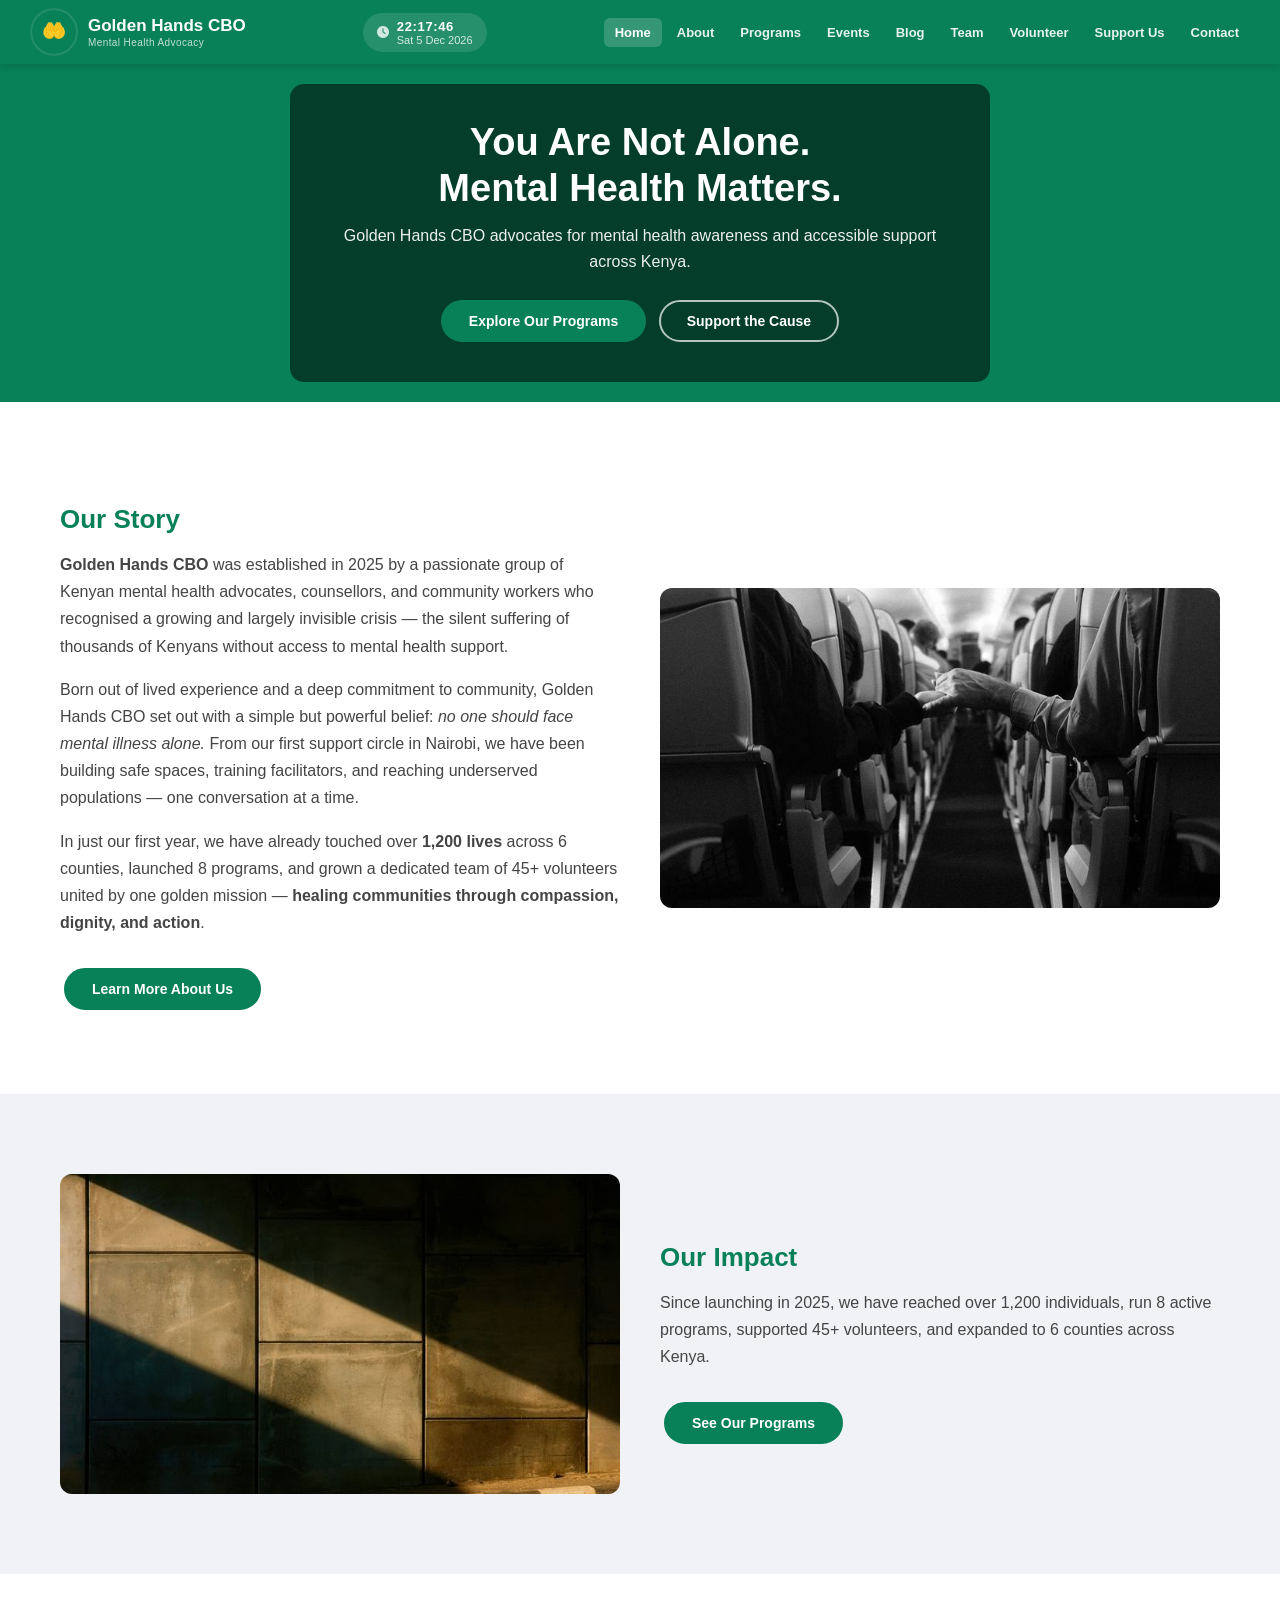
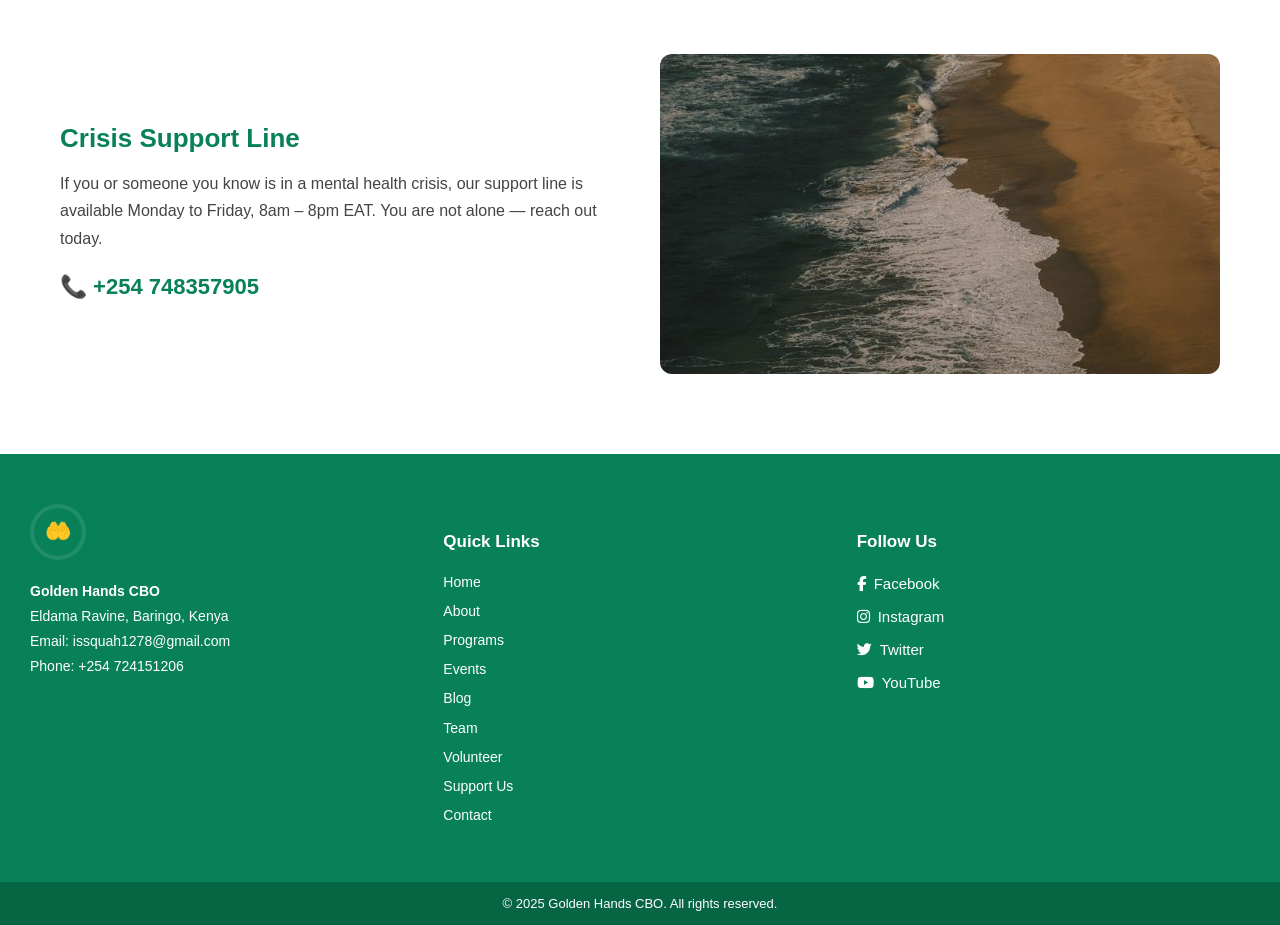
==== index.html @ 3e987a2e "Add files via upload" ====
<!DOCTYPE html>
<html lang="en">
<head>
  <meta charset="UTF-8"/>
  <meta name="viewport" content="width=device-width, initial-scale=1.0"/>
  <title>Home | Golden Hands CBO</title>
  <link rel="icon" type="image/svg+xml" href="favicon.svg">
  <link rel="stylesheet" href="https://cdnjs.cloudflare.com/ajax/libs/font-awesome/6.4.0/css/all.min.css">
  <link rel="stylesheet" href="style.css">
</head>
<body>
<header>
  <a class="logo-wrap" href="index.html">
    <img src="logo.svg" alt="Golden Hands CBO Logo">
    <div class="logo-text-wrap">
      <span class="logo-name">Golden Hands CBO</span>
      <span class="logo-tagline">Mental Health Advocacy</span>
    </div>
  </a>
  <div class="live-clock"><i class="fas fa-clock"></i><div><div id="clock-time">00:00:00</div><div id="clock-date"></div></div></div>
  <button class="menu-toggle" onclick="toggleMenu()">&#9776;</button>
  <nav id="main-nav">
    <a href="index.html" class="active">Home</a>
    <a href="about.html">About</a>
    <a href="programs.html">Programs</a>
    <a href="events.html">Events</a>
    <a href="blog.html">Blog</a>
    <a href="team.html">Team</a>
    <a href="volunteer.html">Volunteer</a>
    <a href="support.html">Support Us</a>
    <a href="contact.html">Contact</a>
  </nav>
</header>

<section class="hero" style="background-image:url('images/home-hero11.jpg');">
  <div class="hero-overlay">
    <h1>You Are Not Alone.<br>Mental Health Matters.</h1>
    <p>Golden Hands CBO advocates for mental health awareness and accessible support across Kenya.</p>
    <a href="programs.html" class="btn">Explore Our Programs</a>
    <a href="support.html" class="btn btn-outline">Support the Cause</a>
  </div>
</section>
<section class="section">
  <div class="text">
    <h2>Our Story</h2>
    <p><strong>Golden Hands CBO</strong> was established in 2025 by a passionate group of Kenyan mental health advocates, counsellors, and community workers who recognised a growing and largely invisible crisis — the silent suffering of thousands of Kenyans without access to mental health support.</p>
    <p style="margin-top:14px;">Born out of lived experience and a deep commitment to community, Golden Hands CBO set out with a simple but powerful belief: <em>no one should face mental illness alone.</em> From our first support circle in Nairobi, we have been building safe spaces, training facilitators, and reaching underserved populations — one conversation at a time.</p>
    <p style="margin-top:14px;">In just our first year, we have already touched over <strong>1,200 lives</strong> across 6 counties, launched 8 programs, and grown a dedicated team of 45+ volunteers united by one golden mission — <strong>healing communities through compassion, dignity, and action</strong>.</p>
    <a href="about.html" class="btn" style="margin-top:16px;display:inline-block;">Learn More About Us</a>
  </div>
  <div class="image"><img src="images/home-section1.jpg" alt="Our Story"></div>
</section>
<section class="section">
  <div class="image"><img src="images/home-section2.jpg" alt="Our Impact"></div>
  <div class="text">
    <h2>Our Impact</h2>
    <p>Since launching in 2025, we have reached over 1,200 individuals, run 8 active programs, supported 45+ volunteers, and expanded to 6 counties across Kenya.</p>
    <a href="programs.html" class="btn" style="margin-top:16px;display:inline-block;">See Our Programs</a>
  </div>
</section>
<section class="section">
  <div class="text">
    <h2>Crisis Support Line</h2>
    <p>If you or someone you know is in a mental health crisis, our support line is available Monday to Friday, 8am – 8pm EAT. You are not alone — reach out today.</p>
    <p style="font-size:22px;font-weight:bold;color:#088058;margin-top:12px;">&#128222; +254 748357905</p>
  </div>
  <div class="image"><img src="images/home-section3.jpg" alt="Crisis Support"></div>
</section>

<footer>
  <div class="footer-col">
    <img src="logo.svg" alt="Golden Hands CBO" width="56" style="border-radius:50%;background:rgba(255,255,255,0.1);padding:4px;margin-bottom:10px;"><br>
    <strong>Golden Hands CBO</strong><br>Eldama Ravine, Baringo, Kenya<br>
    Email: issquah1278@gmail.com<br>Phone: +254 724151206
  </div>
  <div class="footer-col">
    <h4>Quick Links</h4>
    <a href="index.html">Home</a><a href="about.html">About</a>
    <a href="programs.html">Programs</a><a href="events.html">Events</a>
    <a href="blog.html">Blog</a><a href="team.html">Team</a>
    <a href="volunteer.html">Volunteer</a><a href="support.html">Support Us</a>
    <a href="contact.html">Contact</a>
  </div>
  <div class="footer-col">
    <h4>Follow Us</h4>
    <div class="social-icons">
      <a href="#"><i class="fab fa-facebook-f"></i> Facebook</a>
      <a href="#"><i class="fab fa-instagram"></i> Instagram</a>
      <a href="#"><i class="fab fa-twitter"></i> Twitter</a>
      <a href="#"><i class="fab fa-youtube"></i> YouTube</a>
    </div>
  </div>
</footer>
<div class="copyright">© 2025 Golden Hands CBO. All rights reserved.</div>
<script src="script.js"></script>
</body>
</html>
---- style.css ----
/* =============================================
   Golden Hands CBO — Global Stylesheet
   ============================================= */
* { box-sizing: border-box; }
body { margin: 0; font-family: 'Segoe UI', sans-serif; background-color: #f7f9fc; }

/* ---- HEADER ---- */
header {
  background-color: #088058;
  color: white;
  display: flex;
  justify-content: space-between;
  align-items: center;
  padding: 8px 30px;
  position: sticky;
  top: 0;
  z-index: 1000;
  box-shadow: 0 2px 8px rgba(0,0,0,0.15);
}
.logo-wrap { display: flex; align-items: center; gap: 10px; text-decoration: none; }
.logo-wrap img { height: 48px; width: 48px; object-fit: contain; border-radius: 50%; background: rgba(255,255,255,0.1); padding: 2px; }
.logo-text-wrap { display: flex; flex-direction: column; }
.logo-name { font-size: 17px; font-weight: 700; color: #fff; line-height: 1.2; }
.logo-tagline { font-size: 10px; color: rgba(255,255,255,0.75); letter-spacing: 0.04em; }

/* ---- LIVE CLOCK ---- */
.live-clock {
  display: flex; align-items: center; gap: 8px;
  background: rgba(255,255,255,0.12);
  padding: 6px 14px; border-radius: 20px;
  font-size: 13px; color: #fff;
}
.live-clock i { font-size: 12px; opacity: 0.8; }
#clock-time { font-weight: 700; letter-spacing: 0.05em; }
#clock-date { font-size: 11px; opacity: 0.8; }

/* ---- NAV ---- */
nav { display: flex; align-items: center; gap: 4px; }
nav a {
  color: rgba(255,255,255,0.9);
  padding: 7px 11px;
  text-decoration: none;
  font-weight: 600;
  font-size: 13px;
  border-radius: 6px;
  transition: background 0.2s, color 0.2s;
  white-space: nowrap;
}
nav a:hover, nav a.active { background: rgba(255,255,255,0.18); color: #fff; }
.menu-toggle { display: none; font-size: 26px; cursor: pointer; color: white; background: none; border: none; padding: 4px 8px; }

/* ---- HERO ---- */
.hero {
  background: #088058 no-repeat center center / cover;
  min-height: 320px;
  display: flex; justify-content: center; align-items: center;
  color: white; text-align: center;
}
.hero-overlay {
  background: rgba(0,0,0,0.52);
  padding: 36px 44px; border-radius: 14px;
  max-width: 700px; margin: 20px;
}
.hero-overlay h1 { font-size: clamp(24px,4vw,38px); margin: 0 0 12px; line-height: 1.2; }
.hero-overlay p { font-size: 16px; margin: 0 0 22px; opacity: 0.92; line-height: 1.6; }

/* ---- BUTTONS ---- */
.btn {
  display: inline-block;
  background: #088058; color: white;
  padding: 11px 26px; border-radius: 30px;
  text-decoration: none; font-weight: 700; font-size: 14px;
  cursor: pointer; border: 2px solid #088058;
  transition: background .2s, color .2s; margin: 4px;
}
.btn:hover { background: #055c3e; border-color: #055c3e; }
.btn-outline { background: transparent; color: white; border: 2px solid rgba(255,255,255,0.7); }
.btn-outline:hover { background: rgba(255,255,255,0.15); }

/* ---- SECTIONS ---- */
.section {
  display: flex; flex-wrap: wrap; align-items: center;
  padding: 60px 40px; background: #fff;
}
.section:nth-child(even) { background: #f0f2f5; }
.text, .image { flex: 1; min-width: 280px; padding: 20px; }
.text h2 { color: #088058; font-size: 26px; margin-bottom: 14px; }
.text p { font-size: 16px; line-height: 1.7; color: #444; }
.image img {
  width: 100%; border-radius: 12px; display: block;
  object-fit: cover; max-height: 320px; background: #c8e6d4; min-height: 200px;
}

/* ---- FORMS ---- */
.form-group { margin-bottom: 16px; }
.form-group label { display: block; font-size: 14px; font-weight: 600; color: #333; margin-bottom: 6px; }
.form-group input,
.form-group textarea,
.form-group select {
  width: 100%; padding: 10px 14px;
  border: 1px solid #ccc; border-radius: 8px;
  font-family: 'Segoe UI', sans-serif; font-size: 15px;
  color: #333; background: #fff; outline: none;
  transition: border .2s; box-sizing: border-box;
}
.form-group input:focus,
.form-group textarea:focus,
.form-group select:focus { border-color: #088058; }
.form-group textarea { resize: vertical; min-height: 110px; }

/* ---- EVENTS ---- */
.events-grid {
  display: grid;
  grid-template-columns: repeat(auto-fill, minmax(300px,1fr));
  gap: 24px; padding: 40px;
}
.event-card {
  background: #fff; border-radius: 14px;
  box-shadow: 0 4px 16px rgba(0,0,0,0.08);
  overflow: hidden; transition: transform .2s, box-shadow .2s;
}
.event-card:hover { transform: translateY(-4px); box-shadow: 0 8px 28px rgba(8,128,88,0.15); }
.event-card-top {
  background: linear-gradient(135deg, #088058, #2eab6a);
  padding: 20px 24px; color: #fff;
  display: flex; justify-content: space-between; align-items: flex-start;
}
.event-date-badge {
  background: rgba(255,255,255,0.2); border-radius: 10px;
  padding: 8px 14px; text-align: center; min-width: 56px;
}
.event-date-badge .day { font-size: 26px; font-weight: 700; line-height: 1; }
.event-date-badge .month { font-size: 11px; text-transform: uppercase; letter-spacing: .06em; opacity: .9; }
.event-card-top h3 { font-size: 17px; flex: 1; padding-right: 14px; line-height: 1.3; }
.event-card-body { padding: 18px 22px; }
.event-meta { display: flex; gap: 16px; flex-wrap: wrap; margin-bottom: 12px; }
.event-meta span { font-size: 13px; color: #666; display: flex; align-items: center; gap: 5px; }
.event-meta i { color: #088058; font-size: 12px; }
.event-card-body p { font-size: 14px; color: #555; line-height: 1.6; margin-bottom: 16px; }
.event-status { display: inline-block; padding: 4px 12px; border-radius: 12px; font-size: 12px; font-weight: 600; }
.status-upcoming { background: #e8f5ee; color: #088058; }
.status-ongoing  { background: #fff3cd; color: #856404; }
.status-past     { background: #f0f0f0; color: #888; }

/* ---- COUNTDOWN ---- */
.countdown-banner {
  background: #088058; color: #fff;
  padding: 20px 40px; text-align: center;
}
.countdown-banner h3 { font-size: 16px; margin-bottom: 12px; opacity: .9; }
.countdown-wrap { display: flex; justify-content: center; gap: 20px; flex-wrap: wrap; }
.count-box { background: rgba(255,255,255,0.15); border-radius: 10px; padding: 12px 20px; min-width: 70px; text-align: center; }
.count-box .num { font-size: 32px; font-weight: 700; display: block; line-height: 1; }
.count-box .unit { font-size: 11px; opacity: .8; text-transform: uppercase; letter-spacing: .06em; margin-top: 4px; }

/* ---- FOOTER ---- */
footer {
  background: #088058; color: white;
  display: flex; flex-wrap: wrap;
  justify-content: space-around; padding: 40px 20px;
}
footer .footer-col { flex: 1; min-width: 200px; margin: 10px; font-size: 14px; line-height: 1.8; }
footer h4 { margin-bottom: 12px; font-size: 17px; }
footer a { color: white; text-decoration: none; display: block; margin: 4px 0; transition: opacity .2s; }
footer a:hover { opacity: .75; }
.social-icons a { display: flex; align-items: center; gap: 8px; margin: 6px 0; font-size: 15px; }
.copyright { text-align: center; background: #066644; color: white; padding: 14px; font-size: 13px; }

/* ---- RESPONSIVE ---- */
@media (max-width: 900px) {
  .live-clock { display: none; }
}
@media (max-width: 768px) {
  nav {
    display: none; flex-direction: column;
    background: #088058;
    position: absolute; top: 65px; left: 0; right: 0;
    z-index: 999; text-align: center;
    box-shadow: 0 4px 12px rgba(0,0,0,0.2);
  }
  nav.active { display: flex; }
  .menu-toggle { display: block; }
  nav a { padding: 14px 0; border-top: 1px solid rgba(255,255,255,0.15); margin: 0; width: 100%; border-radius: 0; }
  .hero-overlay { padding: 24px 20px; margin: 16px; }
  .section { padding: 40px 20px; }
  header { padding: 10px 18px; }
  .events-grid { padding: 20px; grid-template-columns: 1fr; }
  .countdown-banner { padding: 20px; }
}
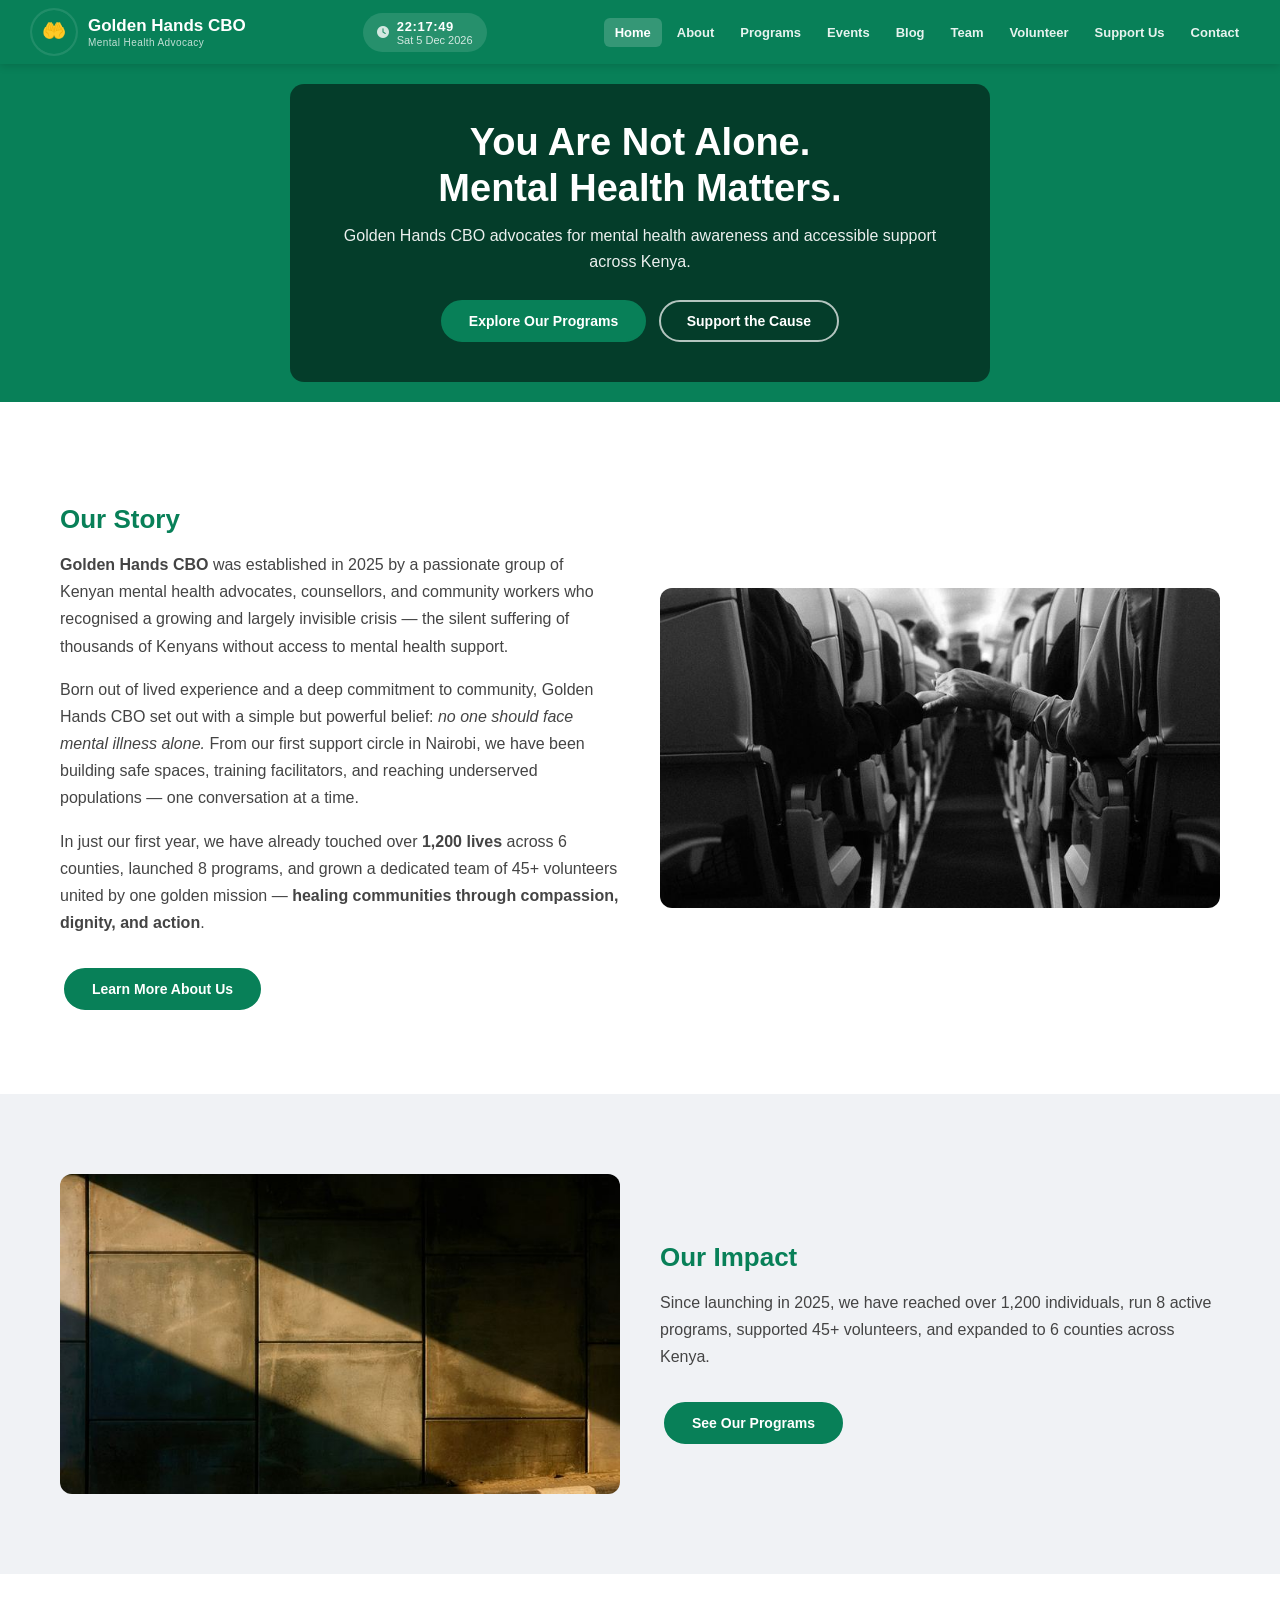
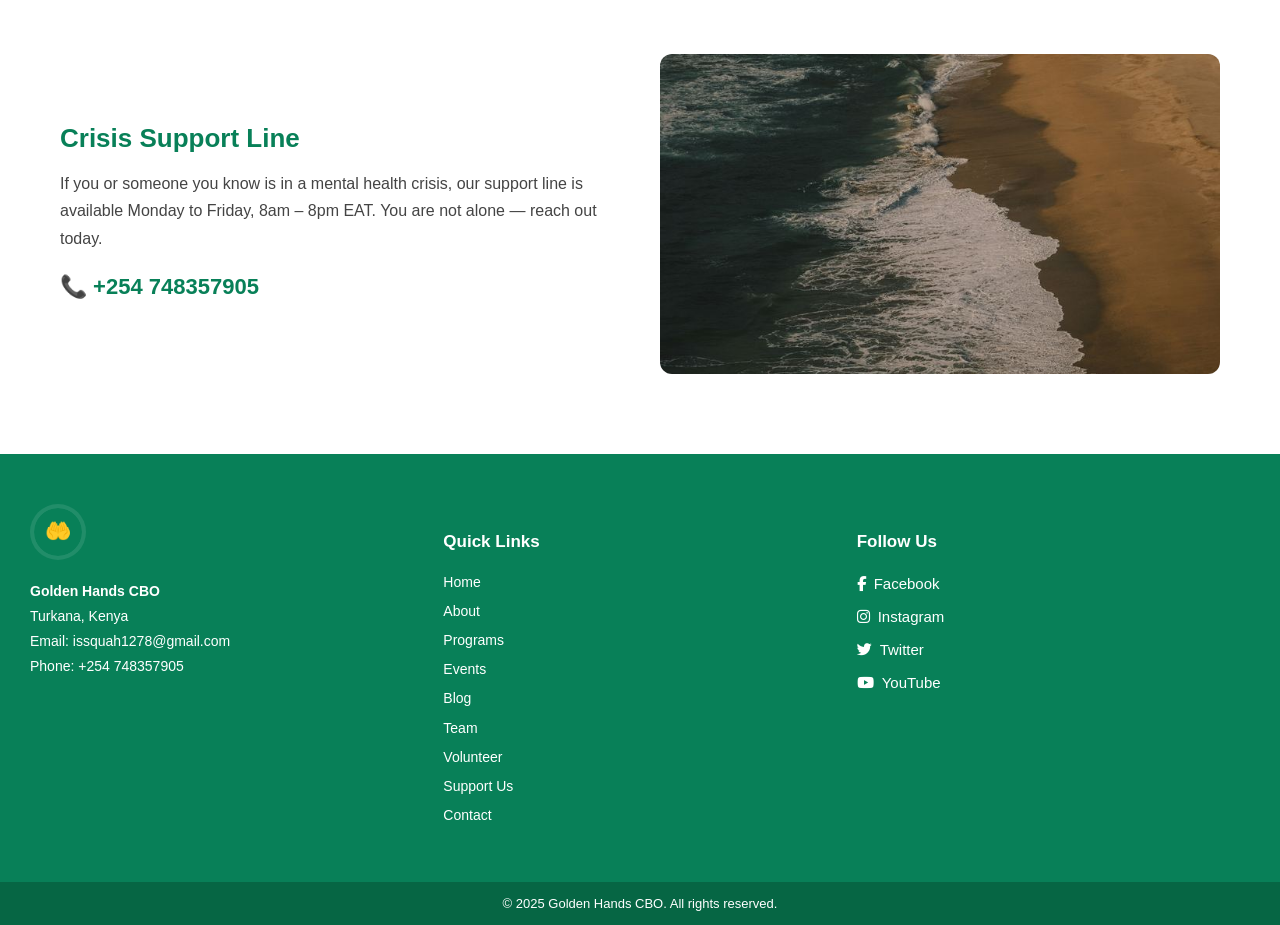
==== commit fd5707d8: "Update contact information in footer" ====
--- a/index.html
+++ b/index.html
@@ -70,8 +70,8 @@
 <footer>
   <div class="footer-col">
     <img src="logo.svg" alt="Golden Hands CBO" width="56" style="border-radius:50%;background:rgba(255,255,255,0.1);padding:4px;margin-bottom:10px;"><br>
-    <strong>Golden Hands CBO</strong><br>Eldama Ravine, Baringo, Kenya<br>
-    Email: issquah1278@gmail.com<br>Phone: +254 724151206
+    <strong>Golden Hands CBO</strong><br>Turkana, Kenya<br>
+    Email: issquah1278@gmail.com<br>Phone: +254 748357905
   </div>
   <div class="footer-col">
     <h4>Quick Links</h4>
@@ -94,4 +94,4 @@
 <div class="copyright">© 2025 Golden Hands CBO. All rights reserved.</div>
 <script src="script.js"></script>
 </body>
-</html>+</html>
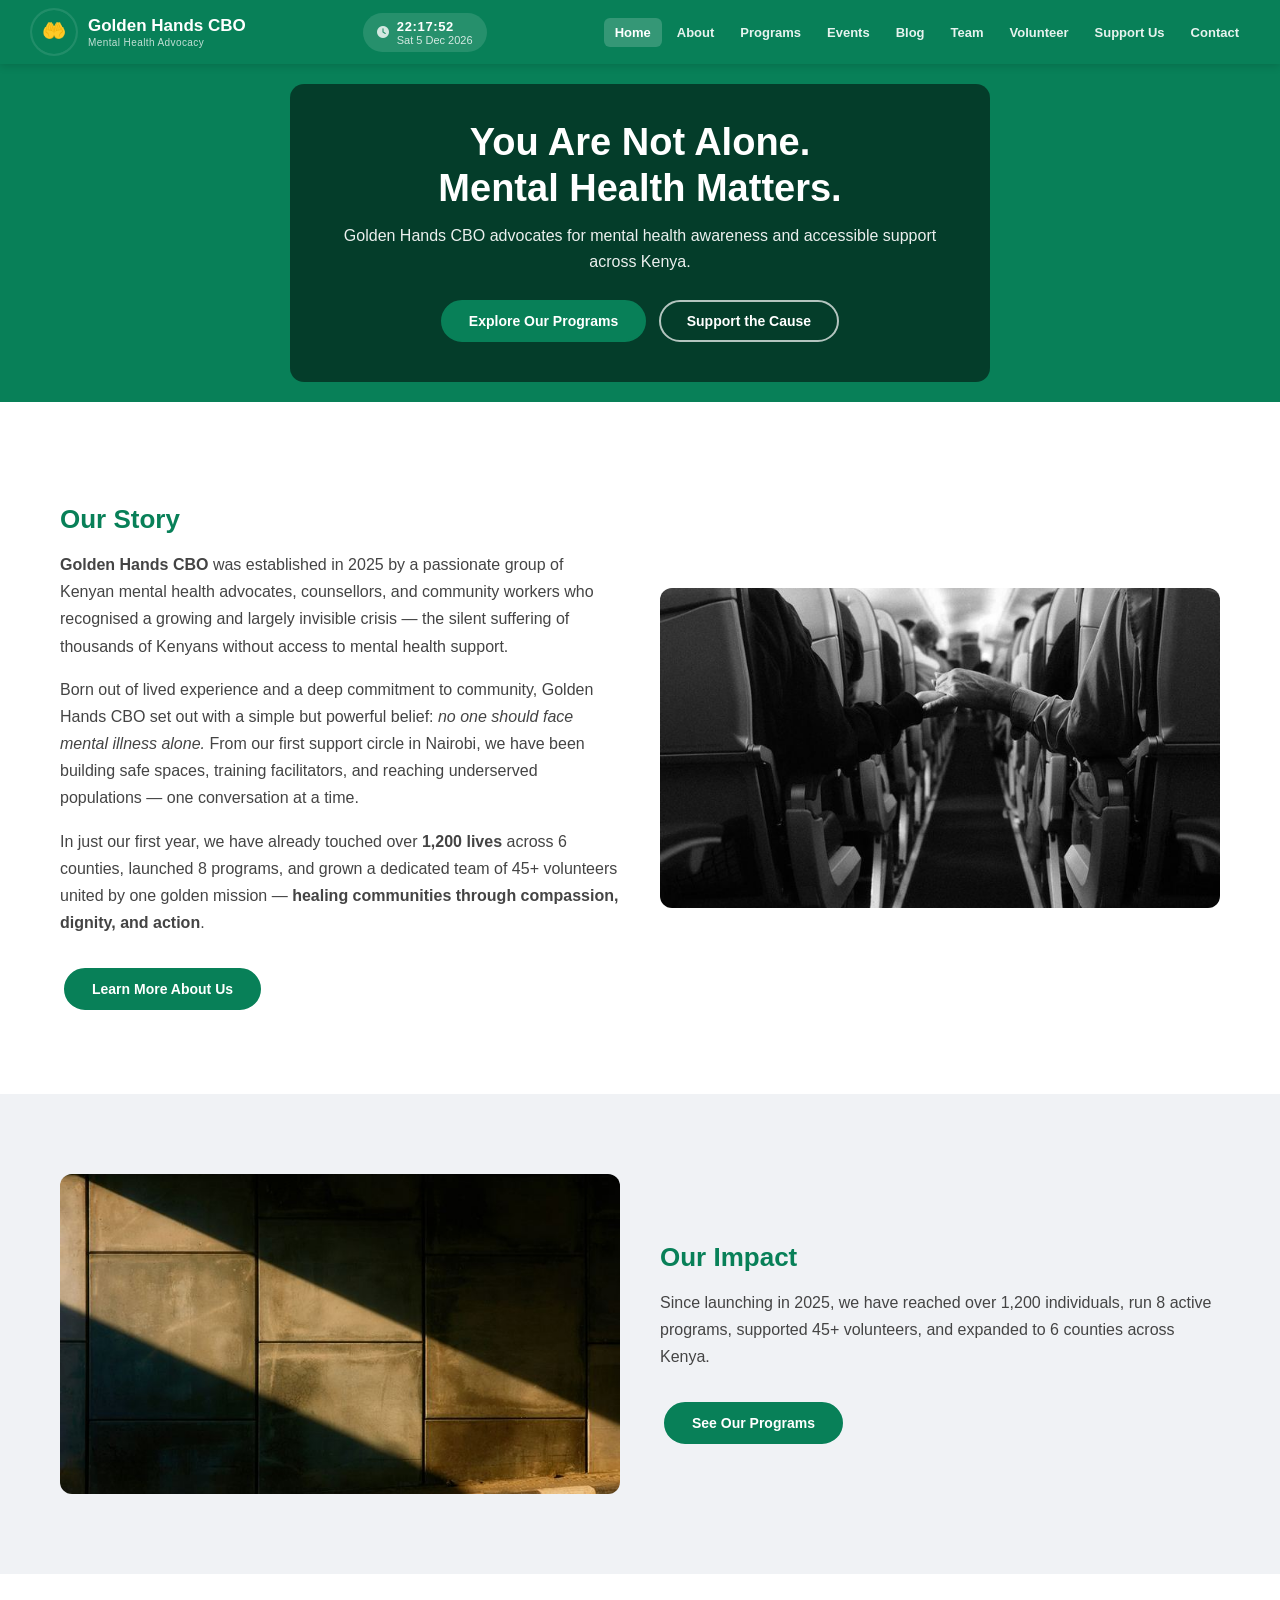
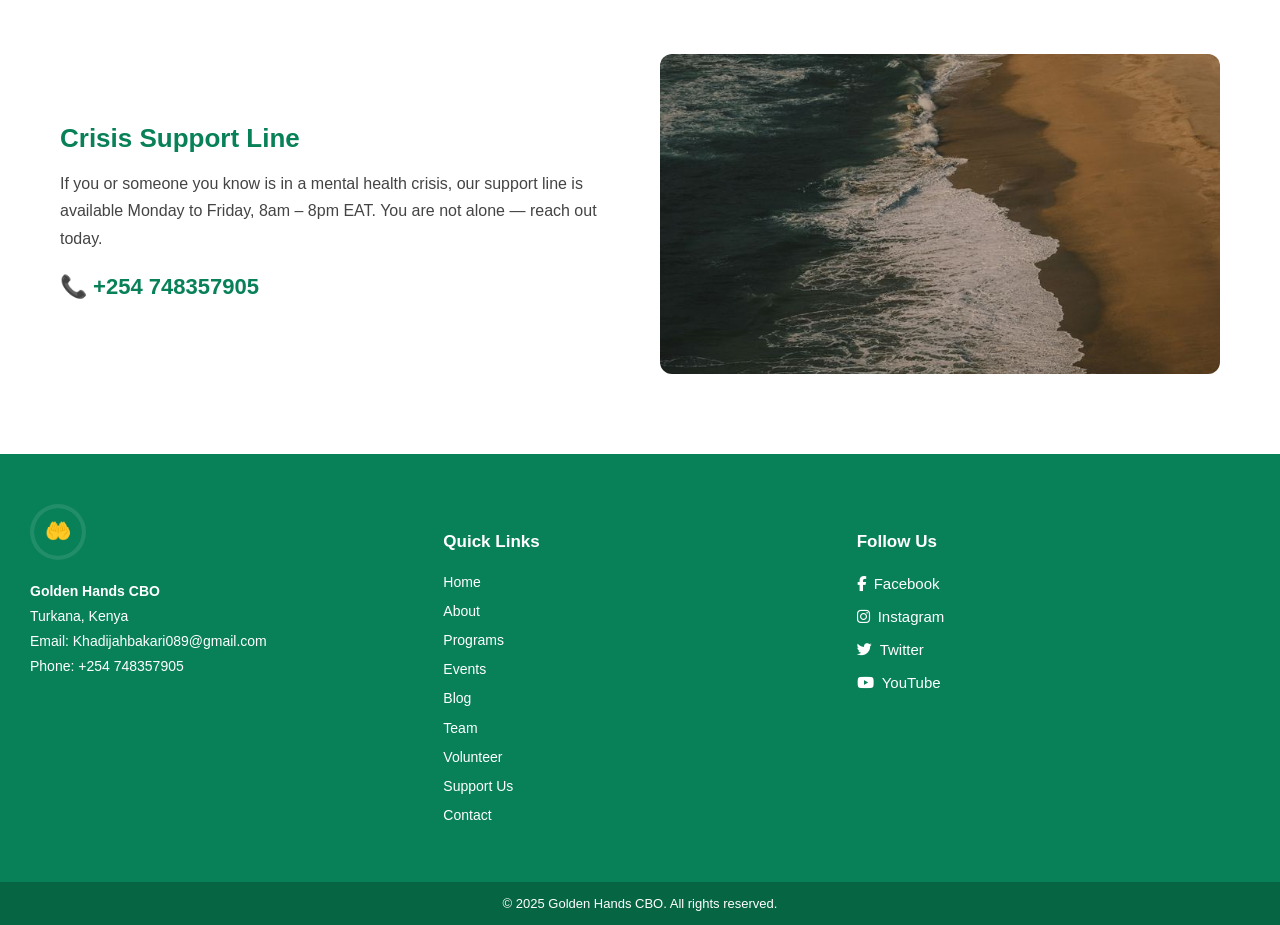
==== commit 6dbb8560: "Update contact email in footer" ====
--- a/index.html
+++ b/index.html
@@ -71,7 +71,7 @@
   <div class="footer-col">
     <img src="logo.svg" alt="Golden Hands CBO" width="56" style="border-radius:50%;background:rgba(255,255,255,0.1);padding:4px;margin-bottom:10px;"><br>
     <strong>Golden Hands CBO</strong><br>Turkana, Kenya<br>
-    Email: issquah1278@gmail.com<br>Phone: +254 748357905
+    Email: Khadijahbakari089@gmail.com<br>Phone: +254 748357905
   </div>
   <div class="footer-col">
     <h4>Quick Links</h4>
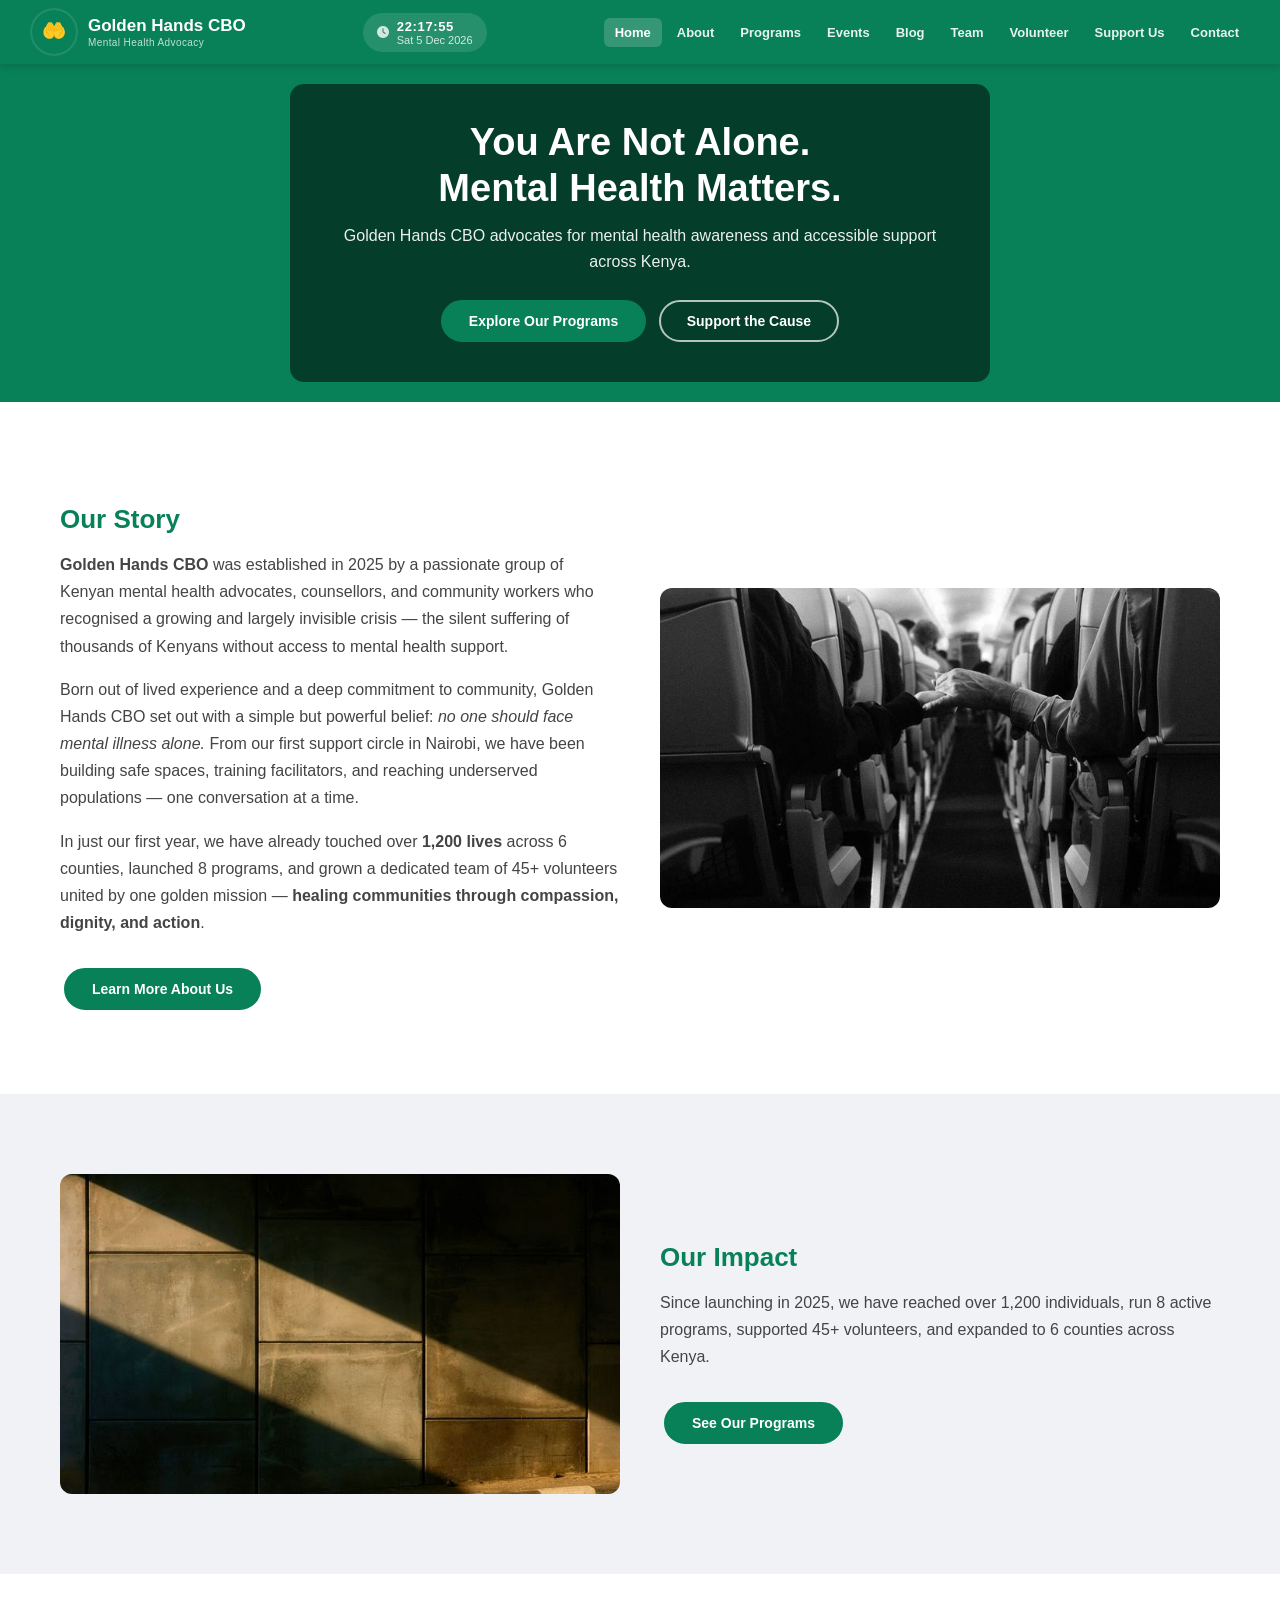
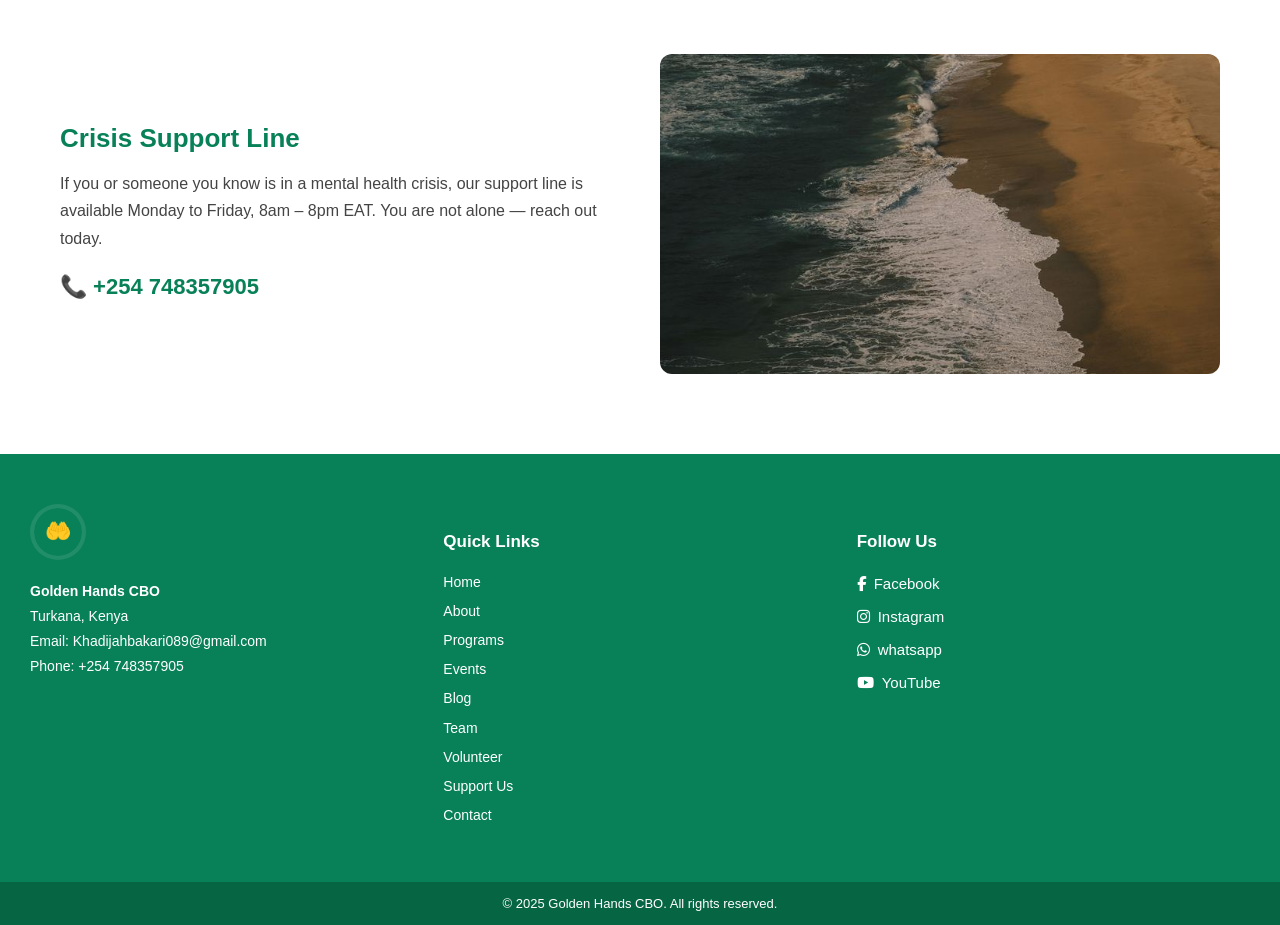
==== commit 60712e96: "Update social media links in footer" ====
--- a/index.html
+++ b/index.html
@@ -84,9 +84,9 @@
   <div class="footer-col">
     <h4>Follow Us</h4>
     <div class="social-icons">
-      <a href="#"><i class="fab fa-facebook-f"></i> Facebook</a>
+      <a href="https://www.facebook.com/khadijah.bakari.1"><i class="fab fa-facebook-f"></i> Facebook</a>
       <a href="#"><i class="fab fa-instagram"></i> Instagram</a>
-      <a href="#"><i class="fab fa-twitter"></i> Twitter</a>
+      <a href="https://api.whatsapp.com/send?phone=%2B254748357905"><i class="fab fa-whatsapp"></i> whatsapp</a>
       <a href="#"><i class="fab fa-youtube"></i> YouTube</a>
     </div>
   </div>
